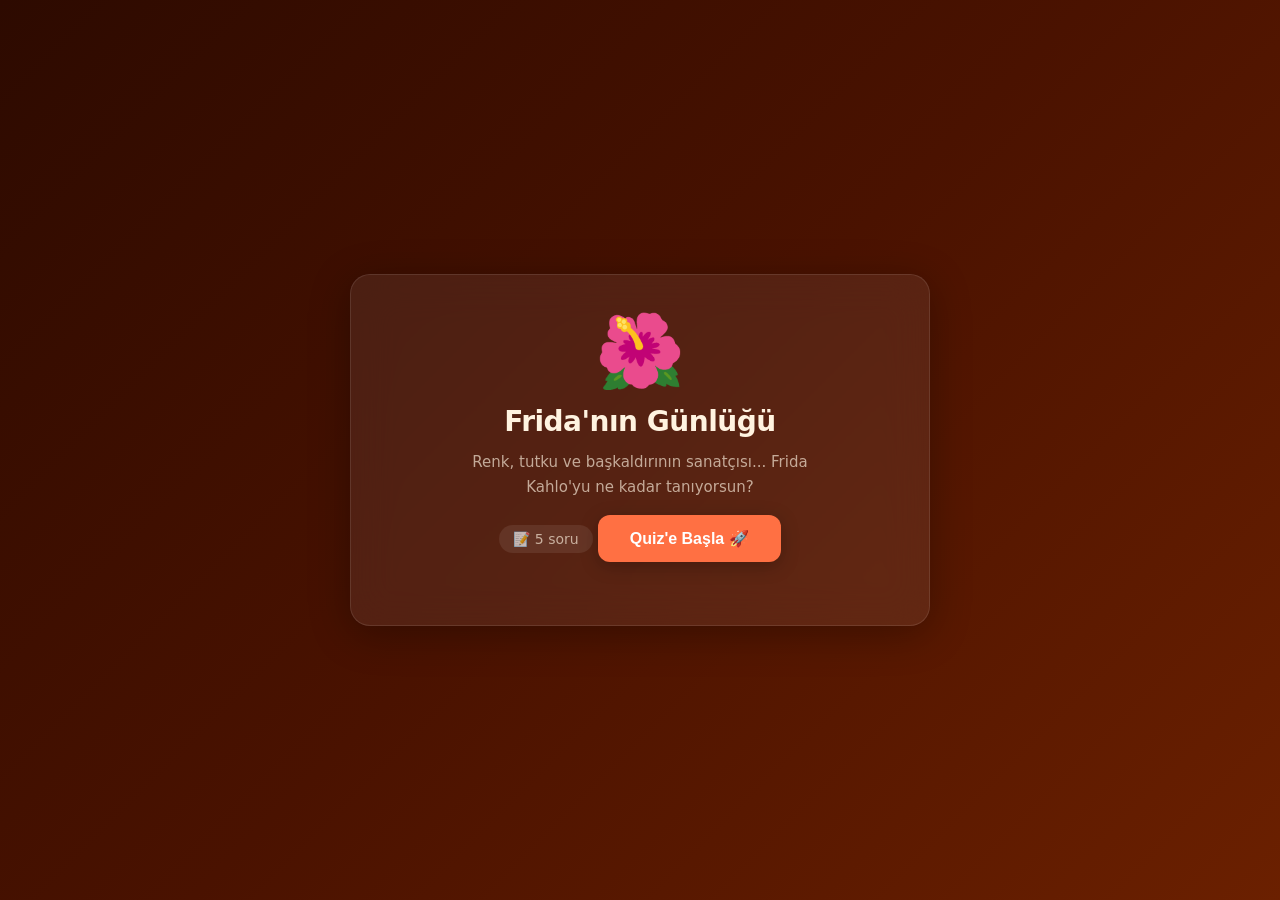
==== frida/index.html @ 744dd880 "İlk commit: hediye kutusu quiz sitesi - 6 kategori için quiz motoru (Newton, Tesla, Hogwarts, Frida," ====
<!DOCTYPE html>
<html lang="tr" data-category="frida">
<head>
  <meta charset="UTF-8" />
  <meta name="viewport" content="width=device-width, initial-scale=1.0" />
  <title>Frida Quiz | Leyla Sahverdi</title>
  <link rel="stylesheet" href="/assets/css/style.css" />
</head>
<body>
  <div id="quiz-app"></div>
  <script src="/assets/js/quiz.js"></script>
</body>
</html>
---- assets/css/style.css ----
/* ─────────────────────────────────────────
   Reset & Base
───────────────────────────────────────── */
*, *::before, *::after {
  box-sizing: border-box;
  margin: 0;
  padding: 0;
}

:root {
  /* defaults — overridden per-category by quiz.js */
  --bg: linear-gradient(135deg, #1a1a2e 0%, #16213e 100%);
  --surface: rgba(255, 255, 255, 0.07);
  --surface-hover: rgba(255, 255, 255, 0.13);
  --accent: #e040fb;
  --accent-dark: #b300e0;
  --text: #ffffff;
  --text-muted: rgba(255, 255, 255, 0.65);
  --option-hover: rgba(255, 255, 255, 0.1);
  --option-correct: rgba(76, 175, 80, 0.35);
  --option-wrong: rgba(244, 67, 54, 0.35);
  --radius: 20px;
  --radius-sm: 12px;
  --transition: 0.18s ease;
}

html {
  background: var(--bg);
  min-height: 100%;
}

body {
  font-family: 'Segoe UI', system-ui, -apple-system, BlinkMacSystemFont, sans-serif;
  background: var(--bg);
  min-height: 100vh;
  color: var(--text);
  display: flex;
  flex-direction: column;
  align-items: center;
  justify-content: center;
  padding: 24px 16px;
}

/* ─────────────────────────────────────────
   Quiz App Container
───────────────────────────────────────── */
#quiz-app {
  width: 100%;
  max-width: 580px;
  display: flex;
  flex-direction: column;
  align-items: center;
}

/* ─────────────────────────────────────────
   Card
───────────────────────────────────────── */
.card {
  background: var(--surface);
  backdrop-filter: blur(20px);
  -webkit-backdrop-filter: blur(20px);
  border: 1px solid rgba(255, 255, 255, 0.10);
  border-radius: var(--radius);
  padding: 40px 36px;
  width: 100%;
  text-align: center;
  box-shadow: 0 8px 40px rgba(0, 0, 0, 0.3);
}

/* ─────────────────────────────────────────
   Intro Screen
───────────────────────────────────────── */
.intro-emoji {
  font-size: 72px;
  display: block;
  margin-bottom: 18px;
  line-height: 1;
  animation: floatBob 3s ease-in-out infinite;
}

.intro-title {
  font-size: 28px;
  font-weight: 700;
  letter-spacing: -0.5px;
  margin-bottom: 12px;
  color: var(--text);
}

.intro-sub {
  color: var(--text-muted);
  font-size: 15px;
  line-height: 1.65;
  margin-bottom: 16px;
  max-width: 400px;
  margin-left: auto;
  margin-right: auto;
}

.intro-count {
  display: inline-block;
  background: rgba(255, 255, 255, 0.08);
  color: var(--text-muted);
  font-size: 14px;
  padding: 6px 14px;
  border-radius: 99px;
  margin-bottom: 32px;
}

/* ─────────────────────────────────────────
   Buttons
───────────────────────────────────────── */
.btn {
  display: inline-flex;
  align-items: center;
  justify-content: center;
  gap: 8px;
  padding: 14px 32px;
  border-radius: var(--radius-sm);
  font-size: 16px;
  font-weight: 600;
  border: none;
  cursor: pointer;
  text-decoration: none;
  transition: transform var(--transition), opacity var(--transition), box-shadow var(--transition);
  -webkit-font-smoothing: antialiased;
}

.btn:active {
  transform: scale(0.96);
}

.primary-btn {
  background: var(--accent);
  color: #fff;
  box-shadow: 0 4px 18px rgba(0, 0, 0, 0.25);
}

.primary-btn:hover {
  opacity: 0.88;
  transform: translateY(-1px);
  box-shadow: 0 6px 24px rgba(0, 0, 0, 0.3);
}

.secondary-btn {
  background: rgba(255, 255, 255, 0.08);
  color: var(--text);
  border: 1px solid rgba(255, 255, 255, 0.2);
}

.secondary-btn:hover {
  background: rgba(255, 255, 255, 0.14);
}

/* ─────────────────────────────────────────
   Progress Bar
───────────────────────────────────────── */
.progress-wrap {
  margin-bottom: 28px;
}

.progress-bar {
  height: 5px;
  background: rgba(255, 255, 255, 0.12);
  border-radius: 99px;
  overflow: hidden;
  margin-bottom: 10px;
}

.progress-fill {
  height: 100%;
  background: var(--accent);
  border-radius: 99px;
  transition: width 0.5s cubic-bezier(0.4, 0, 0.2, 1);
}

.progress-label {
  color: var(--text-muted);
  font-size: 13px;
  text-align: right;
  font-weight: 500;
}

/* ─────────────────────────────────────────
   Question
───────────────────────────────────────── */
.question-text {
  font-size: 18px;
  font-weight: 600;
  line-height: 1.6;
  margin-bottom: 24px;
  text-align: left;
  color: var(--text);
}

/* ─────────────────────────────────────────
   Options
───────────────────────────────────────── */
.options {
  display: flex;
  flex-direction: column;
  gap: 10px;
  text-align: left;
}

.option-btn {
  display: flex;
  align-items: center;
  gap: 14px;
  padding: 14px 18px;
  background: var(--surface);
  border: 1.5px solid rgba(255, 255, 255, 0.10);
  border-radius: var(--radius-sm);
  color: var(--text);
  font-size: 15px;
  font-weight: 500;
  font-family: inherit;
  text-align: left;
  cursor: pointer;
  transition: background var(--transition), border-color var(--transition), transform var(--transition);
  width: 100%;
}

.option-btn:hover:not(:disabled) {
  background: var(--option-hover);
  border-color: var(--accent);
  transform: translateX(5px);
}

.option-btn:disabled {
  cursor: default;
}

.option-label {
  background: rgba(255, 255, 255, 0.12);
  min-width: 32px;
  height: 32px;
  display: flex;
  align-items: center;
  justify-content: center;
  border-radius: 8px;
  font-weight: 700;
  font-size: 13px;
  flex-shrink: 0;
  transition: background var(--transition);
}

.option-btn.correct {
  background: var(--option-correct);
  border-color: #4caf50;
}

.option-btn.correct .option-label {
  background: rgba(76, 175, 80, 0.5);
}

.option-btn.wrong {
  background: var(--option-wrong);
  border-color: #f44336;
}

.option-btn.wrong .option-label {
  background: rgba(244, 67, 54, 0.5);
}

/* ─────────────────────────────────────────
   Feedback
───────────────────────────────────────── */
.feedback-wrap {
  min-height: 42px;
  margin-top: 18px;
}

.feedback {
  padding: 11px 18px;
  border-radius: var(--radius-sm);
  font-weight: 600;
  font-size: 15px;
  animation: fadeSlideIn 0.25s ease;
  text-align: left;
}

.fb-correct {
  background: rgba(76, 175, 80, 0.18);
  color: #a5d6a7;
  border: 1px solid rgba(76, 175, 80, 0.3);
}

.fb-wrong {
  background: rgba(244, 67, 54, 0.18);
  color: #ef9a9a;
  border: 1px solid rgba(244, 67, 54, 0.3);
}

/* ─────────────────────────────────────────
   Result Screen
───────────────────────────────────────── */
.result-card {
  position: relative;
  overflow: hidden;
}

.result-emoji {
  font-size: 80px;
  display: block;
  margin-bottom: 14px;
  line-height: 1;
  animation: popIn 0.5s cubic-bezier(0.34, 1.56, 0.64, 1);
}

.result-title {
  font-size: 26px;
  font-weight: 700;
  letter-spacing: -0.4px;
  margin-bottom: 14px;
  color: var(--text);
}

.result-score {
  font-size: 58px;
  font-weight: 800;
  color: var(--accent);
  line-height: 1;
  margin-bottom: 14px;
  letter-spacing: -2px;
}

.result-score span {
  font-size: 30px;
  font-weight: 400;
  color: var(--text-muted);
  letter-spacing: 0;
}

.result-msg {
  color: var(--text-muted);
  font-size: 15px;
  line-height: 1.65;
  margin-bottom: 32px;
  max-width: 400px;
  margin-left: auto;
  margin-right: auto;
}

.result-actions {
  display: flex;
  gap: 12px;
  justify-content: center;
  flex-wrap: wrap;
}

/* ─────────────────────────────────────────
   Confetti
───────────────────────────────────────── */
.confetti {
  position: absolute;
  top: 0;
  left: 0;
  width: 100%;
  height: 100%;
  pointer-events: none;
  overflow: hidden;
}

.confetti span {
  position: absolute;
  top: -40px;
  animation: confettiFall linear forwards;
  user-select: none;
}

/* ─────────────────────────────────────────
   Loading / Error
───────────────────────────────────────── */
.loading,
.error {
  color: var(--text-muted);
  font-size: 16px;
  padding: 48px;
  text-align: center;
}

/* ─────────────────────────────────────────
   Animations
───────────────────────────────────────── */
.fade-in {
  animation: fadeSlideIn 0.35s ease;
}

@keyframes fadeSlideIn {
  from {
    opacity: 0;
    transform: translateY(14px);
  }
  to {
    opacity: 1;
    transform: translateY(0);
  }
}

@keyframes confettiFall {
  to {
    transform: translateY(120vh) rotate(720deg);
    opacity: 0;
  }
}

@keyframes floatBob {
  0%, 100% { transform: translateY(0); }
  50% { transform: translateY(-8px); }
}

@keyframes popIn {
  from {
    opacity: 0;
    transform: scale(0.5);
  }
  to {
    opacity: 1;
    transform: scale(1);
  }
}

/* ─────────────────────────────────────────
   Responsive
───────────────────────────────────────── */
@media (max-width: 480px) {
  .card {
    padding: 28px 20px;
  }

  .intro-title {
    font-size: 24px;
  }

  .question-text {
    font-size: 16px;
  }

  .option-btn {
    font-size: 14px;
    padding: 12px 14px;
  }

  .result-score {
    font-size: 48px;
  }

  .result-actions {
    flex-direction: column;
    align-items: center;
  }

  .btn {
    width: 100%;
    max-width: 280px;
  }
}
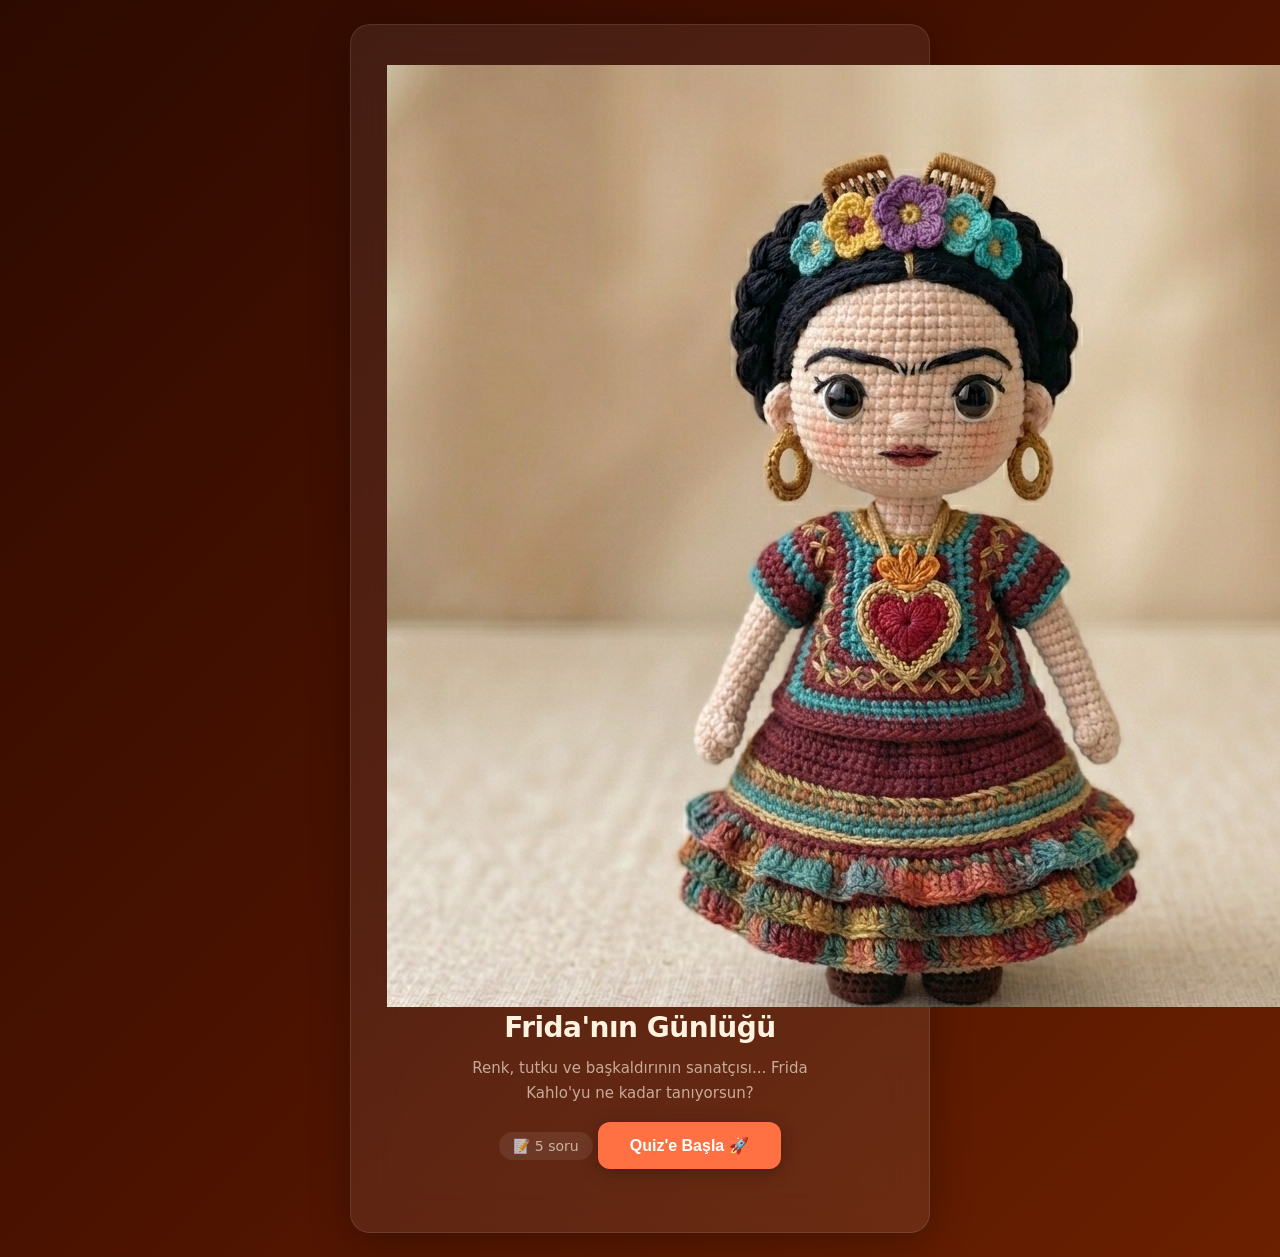
==== commit 0ea16af0: "button icon refactoring" ====
--- a/frida/index.html
+++ b/frida/index.html
@@ -4,10 +4,10 @@
   <meta charset="UTF-8" />
   <meta name="viewport" content="width=device-width, initial-scale=1.0" />
   <title>Frida Quiz | Leyla Sahverdi</title>
-  <link rel="stylesheet" href="/assets/css/style.css" />
+  <link rel="stylesheet" href="../assets/css/style.css" />
 </head>
 <body>
   <div id="quiz-app"></div>
-  <script src="/assets/js/quiz.js"></script>
+  <script src="../assets/js/quiz.js"></script>
 </body>
 </html>
